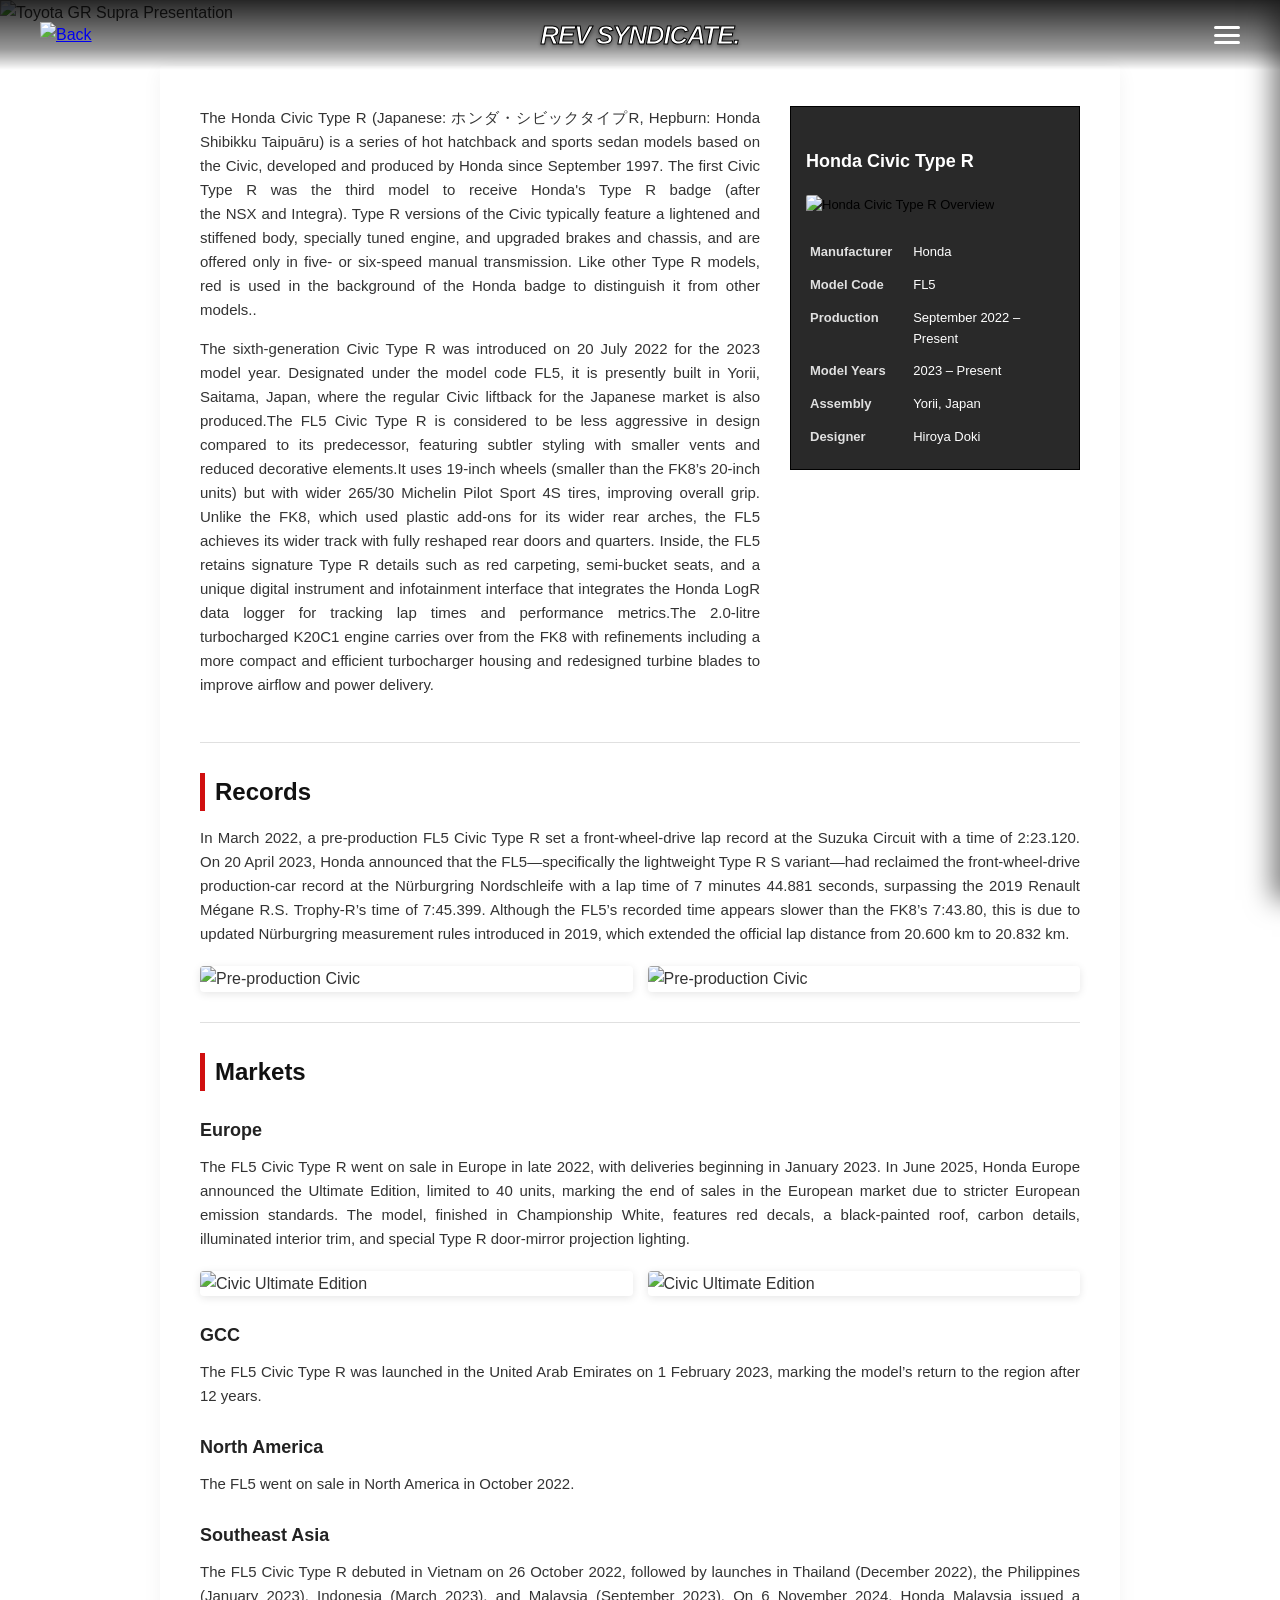
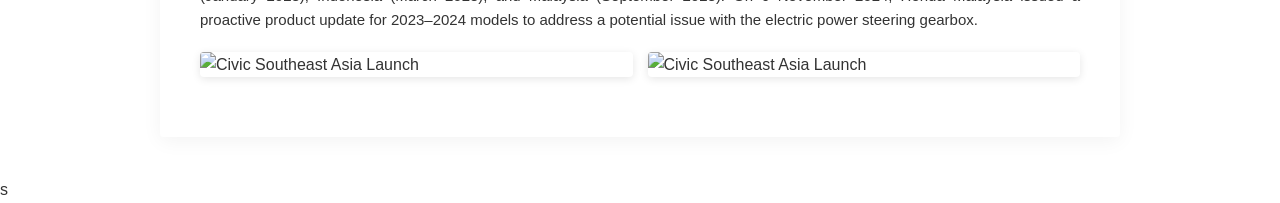
==== honda.html @ 060ba9a8 "Add files via upload" ====
<!DOCTYPE html>
<html lang="en">
<head>
    <meta charset="UTF-8">
    <meta name="viewport" content="width=device-width, initial-scale=1.0">
    <title>Honda Civic Type R (2023)</title>
    <link rel="stylesheet" href="css/style0.css">
</head>
<body style="background-image: url('img/topographic.png'); background-repeat: repeat; background-color: #ffffff; background-size: 400px; margin: 0;">

 <header class="main-header">
    <div class="header-nav">
        <a href="index.html" class="nav-back-link">
            <img src="img/left 1.png" alt="Back" class="nav-arrow">
        </a>
        
        <a href="index.html" class="nav-logo-text">Rev Syndicate.</a>
        
        <input type="checkbox" id="menu-toggle" class="menu-checkbox">
        <label for="menu-toggle" class="menu-button">
            <span class="hamburger-bar"></span>
            <span class="hamburger-bar"></span>
            <span class="hamburger-bar"></span>
        </label>
        
        <div class="dropdown-menu-panel">
            <div class="menu-header-logo">Rev Syndicate.</div>
            <nav class="menu-links-list">
                <a href="toyota.html" class="menu-item">
                    <img src="img/SoupraFront.png" alt=""> <span>Toyota GR Supra</span>
                </a>
                <a href="honda.html" class="menu-item">
                    <img src="img/SivicFront.png" alt=""> <span>Honda Civic Type R</span>
                </a>
                <a href="nissan.html" class="menu-item">
                    <img src="img/ZFront.png" alt=""> <span>Nissan Z</span>
                </a>
                <a href="mitsubishi.html" class="menu-item">
                    <img src="img/EvoerFront.png" alt=""> <span>Mitsubishi Lancer Evo X</span>
                </a>
                <a href="subaru.html" class="menu-item">
                    <img src="img/WRseXFront.png" alt=""> <span>Subaru WRX</span>
                </a>
                <a href="mazda.html" class="menu-item">
                    <img src="img/MazderFront.png" alt=""> <span>Mazda RX-7</span>
                </a>
                <a href="acura.html" class="menu-item">
                    <img src="img/NSeXFront.png" alt=""> <span>Acura NSX</span>
                </a>
                <a href="lexus.html" class="menu-item">
                    <img src="img/LexussyFront.png" alt=""> <span>Lexus LC500</span>
                </a>
            </nav>
        </div>
        
    </div> <img src="img/SivicBanner.png" alt="Toyota GR Supra Presentation" class="header-banner-img">
</header>

    <!-- Main Content Wrapper with Patterned Background -->
    <div class="content-wrapper">
        <div class="container">
            
            <!-- Intro Section with Sidebar Info Box -->
            <section class="intro-section clearfix">
                <!-- Info Box (Right Aligned) -->
                <aside class="info-box">
                    <h3>Honda Civic Type R</h3>
                    <img src="img/AnotherSivic.jpg" alt="Honda Civic Type R Overview" class="info-img">
                    <table>
                        <tr><th>Manufacturer</th><td>Honda</td></tr>
                        <tr><th>Model Code</th><td>FL5</td></tr>
                        <tr><th>Production</th><td>September 2022 – Present</td></tr>
                        <tr><th>Model Years</th><td>2023 – Present</td></tr>
                        <tr><th>Assembly</th><td>Yorii, Japan</td></tr>
                        <tr><th>Designer</th><td>Hiroya Doki</td></tr>
                    </table>
                </aside>

                <!-- Intro Text -->
                <div class="intro-text">
                    <p>The Honda Civic Type R (Japanese: ホンダ・シビックタイプR, Hepburn: Honda Shibikku Taipuāru) is a series of hot hatchback and sports sedan models based on the Civic, developed and produced by Honda since September 1997. The first Civic Type R was the third model to receive Honda's Type R badge (after the NSX and Integra). Type R versions of the Civic typically feature a lightened and stiffened body, specially tuned engine, and upgraded brakes and chassis, and are offered only in five- or six-speed manual transmission. Like other Type R models, red is used in the background of the Honda badge to distinguish it from other models..</p>
                    <p>The sixth-generation Civic Type R was introduced on 20 July 2022 for the 2023 model year. Designated under the model code FL5, it is presently built in Yorii, Saitama, Japan, where the regular Civic liftback for the Japanese market is also produced.The FL5 Civic Type R is considered to be less aggressive in design compared to its predecessor, featuring subtler styling with smaller vents and reduced decorative elements.It uses 19-inch wheels (smaller than the FK8’s 20-inch units) but with wider 265/30 Michelin Pilot Sport 4S tires, improving overall grip. Unlike the FK8, which used plastic add-ons for its wider rear arches, the FL5 achieves its wider track with fully reshaped rear doors and quarters. Inside, the FL5 retains signature Type R details such as red carpeting, semi-bucket seats, and a unique digital instrument and infotainment interface that integrates the Honda LogR data logger for tracking lap times and performance metrics.The 2.0-litre turbocharged K20C1 engine carries over from the FK8 with refinements including a more compact and efficient turbocharger housing and redesigned turbine blades to improve airflow and power delivery.</p>
                </div>
            </section>

            <hr class="section-divider">

            <!-- Development Section -->
            <section class="content-section">
                <h2>Records</h2>
                <p>In March 2022, a pre-production FL5 Civic Type R set a front-wheel-drive lap record at the Suzuka Circuit with a time of 2:23.120. On 20 April 2023, Honda announced that the FL5—specifically the lightweight Type R S variant—had reclaimed the front-wheel-drive production-car record at the Nürburgring Nordschleife with a lap time of 7 minutes 44.881 seconds, surpassing the 2019 Renault Mégane R.S. Trophy-R’s time of 7:45.399. Although the FL5’s recorded time appears slower than the FK8’s 7:43.80, this is due to updated Nürburgring measurement rules introduced in 2019, which extended the official lap distance from 20.600 km to 20.832 km. </p>
            </section>

            <div class="gallery grid-2">
                    <img src="img/SivicRecord1.jpg" alt="Pre-production Civic">
                    <img src="img/SivicRecord2.jpg" alt="Pre-production Civic">
                </div>

            <hr class="section-divider">

            <!-- Launch Section -->
            <section class="content-section">
                <h2>Markets</h2>
                <h3>Europe</h3>
                <p>The FL5 Civic Type R went on sale in Europe in late 2022, with deliveries beginning in January 2023. In June 2025, Honda Europe announced the Ultimate Edition, limited to 40 units, marking the end of sales in the European market due to stricter European emission standards. The model, finished in Championship White, features red decals, a black-painted roof, carbon details, illuminated interior trim, and special Type R door-mirror projection lighting.</p>

                <div class="gallery grid-2">
                    <img src="img/SivicEurope1.jpg" alt="Civic Ultimate Edition">
                    <img src="img/SivicEurope2.jpg" alt="Civic Ultimate Edition">
                </div>

                <h3>GCC</h3>
                <p>The FL5 Civic Type R was launched in the United Arab Emirates on 1 February 2023, marking the model’s return to the region after 12 years.</p>
                <h3>North America</h3>
                <p>The FL5 went on sale in North America in October 2022.</p>
                <h3>Southeast Asia</h3>
                <p>The FL5 Civic Type R debuted in Vietnam on 26 October 2022, followed by launches in Thailand (December 2022), the Philippines (January 2023), Indonesia (March 2023), and Malaysia (September 2023). On 6 November 2024, Honda Malaysia issued a proactive product update for 2023–2024 models to address a potential issue with the electric power steering gearbox.</p>

                <div class="gallery grid-2">
                    <img src="img/SivicSoutheastAsia1.jpg" alt="Civic Southeast Asia Launch">
                    <img src="img/SivicSoutheastAsia2.jpg" alt="Civic Southeast Asia Launch">
                </div>
            </section>

            
            </section>

        </div>
    </div>

</body>
</html>s
---- css/style0.css ----
/* --- Reset & Base Styles --- */
* {
    box-sizing: border-box;
    margin: 0;
    padding: 0;
}

body {
    font-family: -apple-system, BlinkMacSystemFont, "Segoe UI", Roboto, Helvetica, Arial, sans-serif;
    color: #333333;
    line-height: 1.6;
    background-color: #ffffff;
}

/* --- Navigation Core Bar Structure --- */
.header-nav {
    position: fixed; 
    top: 0;
    left: 0;
    width: 100%;
    height: 70px; 
    background: linear-gradient(to bottom, rgba(0, 0, 0, 0.85) 0%, rgba(0, 0, 0, 0.4) 70%, rgba(0, 0, 0, 0) 100%);
    display: flex;
    align-items: center;
    padding: 0 40px;
    box-sizing: border-box;
    z-index: 99999; /* Base navigation layer track */
}

/* --- Centered Text Logo Style --- */
.nav-logo-text {
    position: absolute;
    left: 50%;
    transform: translateX(-50%); /* Shifts baseline back left by exactly half its width to perfectly center it */
    
    color: #ffffff;
    font-size: 1.6rem;
    font-weight: 900;
    text-transform: uppercase;
    font-style: italic;
    letter-spacing: -1px;
    text-decoration: none; /* Removes default link underline */
    
    /* Crisp styling matching your main page header aesthetic */
    -webkit-text-stroke: 1px #000000;
    text-shadow: 0px 2px 4px rgba(0, 0, 0, 0.5);
    
    /* MANDATORY CHANGED: Enables click interaction and standard cursor fingers */
    pointer-events: auto; 
    transition: opacity 0.2s ease, transform 0.2s ease;
}

/* Subtle visual feedback when hovering over the centered logo link */
.nav-logo-text:hover {
    opacity: 0.85;
    transform: translateX(-50%) scale(1.02); /* Keeps it mathematically centered while magnifying slightly */
}


.nav-back-link:hover {
    opacity: 0.8;
}

/* Directory for the back arrow icon */
.nav-arrow {
    width: 24px;
    height: 24px;
    margin-right: 15px;
}

.nav-back-link:hover {
    transform: scale(1.1); /* Subtle response when interactive */
}

.nav-back-link img {
    height: 28px; /* Keeps your arrow icon proportioned perfectly */
    width: auto;
}

/* --- Menu Functional Core --- */
.menu-checkbox {
    display: none; 
}

/* Three-bar Hamburger Trigger Button */
.menu-button {
    position: absolute;
    right: 40px; 
    display: flex;
    flex-direction: column;
    justify-content: space-between;
    width: 26px;
    height: 18px;
    cursor: pointer;
    z-index: 100001;
}

.hamburger-bar {
    width: 100%;
    height: 3px;
    background-color: #ffffff;
    border-radius: 2px;
    transition: all 0.3s ease;
}

/* --- Dark Topographic Menu Panel Fix --- */
.dropdown-menu-panel {
    position: fixed;
    top: 0; /* Changed to 0 so it aligns cleanly from the absolute top of the screen */
    right: -340px; 
    width: 340px;
    height: 100vh; /* Takes full window height */
    padding: 90px 24px 30px 24px; /* Generous top padding so content starts below the navigation elements */
    box-sizing: border-box;
    overflow-y: auto;
    transition: right 0.3s cubic-bezier(0.25, 1, 0.5, 1);
    z-index: 100000;
    
    /* Dark translucent styling overlaying the topographic asset */
    background-image: linear-gradient(rgba(20, 20, 20, 0.85), rgba(20, 20, 20, 0.85)), url('../img/topographic.png');
    background-repeat: repeat;
    background-size: 300px;
    backdrop-filter: blur(10px); /* Premium blur effect against background content */
    -webkit-backdrop-filter: blur(10px);
    box-shadow: -8px 0 25px rgba(0, 0, 0, 0.5);
}

/* Action Trigger */
.menu-checkbox:checked ~ .dropdown-menu-panel {
    right: 0;
}

/* Close Button Transformation */
.menu-checkbox:checked ~ .menu-button .hamburger-bar:nth-child(1) {
    transform: translateY(7.5px) rotate(45deg);
}
.menu-checkbox:checked ~ .menu-button .hamburger-bar:nth-child(2) {
    opacity: 0;
}
.menu-checkbox:checked ~ .menu-button .hamburger-bar:nth-child(3) {
    transform: translateY(-7.5px) rotate(-45deg);
}

/* --- Dark Mode Menu Typography & Item Lines --- */
.menu-header-logo {
    font-size: 1.8rem;
    font-weight: 900;
    font-style: italic;
    text-transform: uppercase;
    text-align: center;
    color: #ffffff; /* Crisp white logo text */
    margin-bottom: 25px;
    border-bottom: 2px solid rgba(255, 255, 255, 0.2); /* Muted border track */
    padding-bottom: 15px;
    letter-spacing: -1px;
}

.menu-links-list {
    display: flex;
    flex-direction: column;
}

.menu-item {
    display: flex;
    align-items: center;
    text-decoration: none;
    padding: 14px 8px;
    border-bottom: 1px solid rgba(255, 255, 255, 0.1); /* Semi-transparent separation lines */
    transition: background-color 0.2s ease, padding-left 0.2s ease;
}

.menu-item:hover {
    background-color: rgba(255, 255, 255, 0.08);
    padding-left: 12px; /* Smooth interactive nudge animation */
}

.menu-item img {
    width: 80px; 
    height: auto;
    margin-right: 18px;
    object-fit: contain;
    filter: drop-shadow(0px 4px 8px rgba(0,0,0,0.3)); /* Helps transparent car cutouts pop */
}

.menu-item span {
    color: #ffffff; /* Bright legible link items */
    font-size: 1.1rem;
    font-weight: 600;
}

.header-banner-img {
    width: 100%;
    height: auto;       /* Allows the height to scale perfectly with your screen width */
    display: block;     /* Removes extra whitespace underneath the image */
    object-fit: normal; /* Disables the zoom/cropping effect */
}




/* --- Content Wrapper & Background Pattern --- */
.content-wrapper {
    width: 100%;
    padding: 40px 0;
    /* Directory placeholder for the wavy background pattern */
    background: url('images/bg-pattern.png') repeat;
}

.container {
    max-width: 960px;
    margin: 0 auto;
    background-color: rgba(255, 255, 255, 0.95); /* Semi-transparent to read text easily over pattern */
    padding: 40px;
    box-shadow: 0 4px 20px rgba(0, 0, 0, 0.05);
    border-radius: 4px;
}

/* --- Typography & Elements --- */
h2 {
    font-size: 24px;
    font-weight: 700;
    margin-bottom: 15px;
    color: #111111;
    border-left: 5px solid #d00f0f; /* Sporty red accent line */
    padding-left: 10px;
}

h3 {
    font-size: 18px;
    font-weight: 600;
    margin: 25px 0 10px;
    color: #222222;
}

p {
    margin-bottom: 15px;
    text-align: justify;
    font-size: 15px;
}

.section-divider {
    border: 0;
    height: 1px;
    background: #e0e0e0;
    margin: 30px 0;
}

/* --- Layout Sections --- */
.intro-section {
    width: 100%;
}

.intro-text {
    margin-right: 320px; /* Leave space for the floating sidebar */
}

/* Clearfix for floating layouts */
.clearfix::after {
    content: "";
    clear: both;
    display: table;
}

/* --- Sidebar Infobox Styling --- */
.info-box {
    float: right;
    width: 290px;
    background-color: #292929;
    color: #000000;
    border: 1px solid #000000;
    padding: 15px;
    margin-left: 20px;
    margin-bottom: 20px;
    font-size: 13px;
}

/* Forces the main heading inside the box to be bright white */
.info-box h3 {
    color: #ffffff !important;
}

/* Forces the labels (left side) to be a clean light gray */
.info-box th {
    color: #e0e0e0 !important;
    font-weight: 600;
}

/* Forces the specifications (right side) to be bright white */
.info-box td {
    color: #ffffff !important;
}

.info-img {
    width: 100%;
    height: auto;
    margin: 10px 0;
    border-radius: 2px;
}

.info-box table {
    width: 100%;
    border-collapse: collapse;
    margin-top: 10px;
}

.info-box th, .info-box td {
    padding: 6px 4px;
    text-align: left;
    vertical-align: top;
}

.info-box th {
    font-weight: 600;
    color: #aaaaaa;
    width: 40%;
}

/* --- Gallery Grids --- */
.gallery {
    display: grid;
    gap: 15px;
    margin: 20px 0;
}

.gallery img {
    width: 100%;
    height: auto;
    object-fit: cover;
    border-radius: 4px;
    box-shadow: 0 2px 8px rgba(0,0,0,0.1);
}

.grid-2 {
    grid-template-columns: repeat(2, 1fr);
}

.grid-3 {
    grid-template-columns: repeat(3, 1fr);
}

/* --- Responsive adjustments --- */
@media (max-width: 768px) {
    .intro-text {
        margin-right: 0;
    }
    .info-box {
        float: none;
        width: 100%;
        margin-left: 0;
    }
    .grid-3, .grid-2 {
        grid-template-columns: 1fr;
    }
    .container {
        padding: 20px;
    }
}
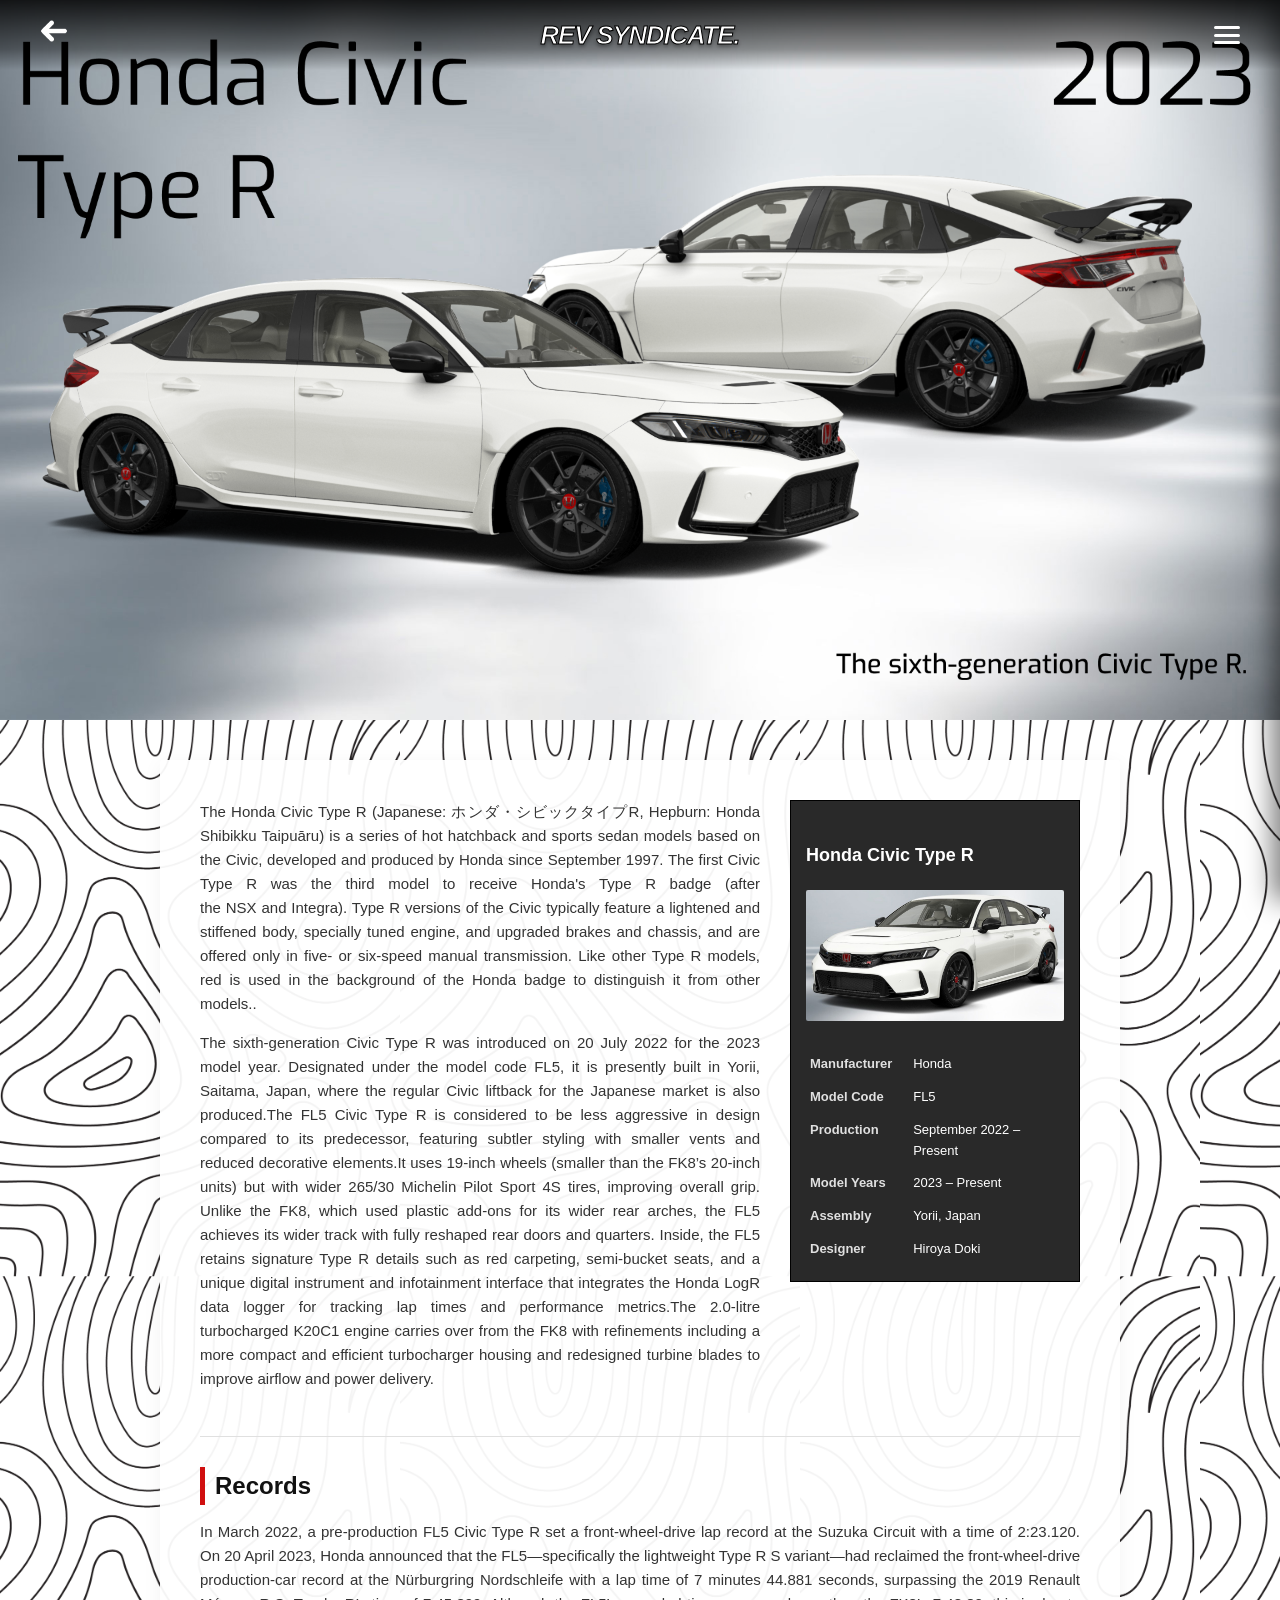
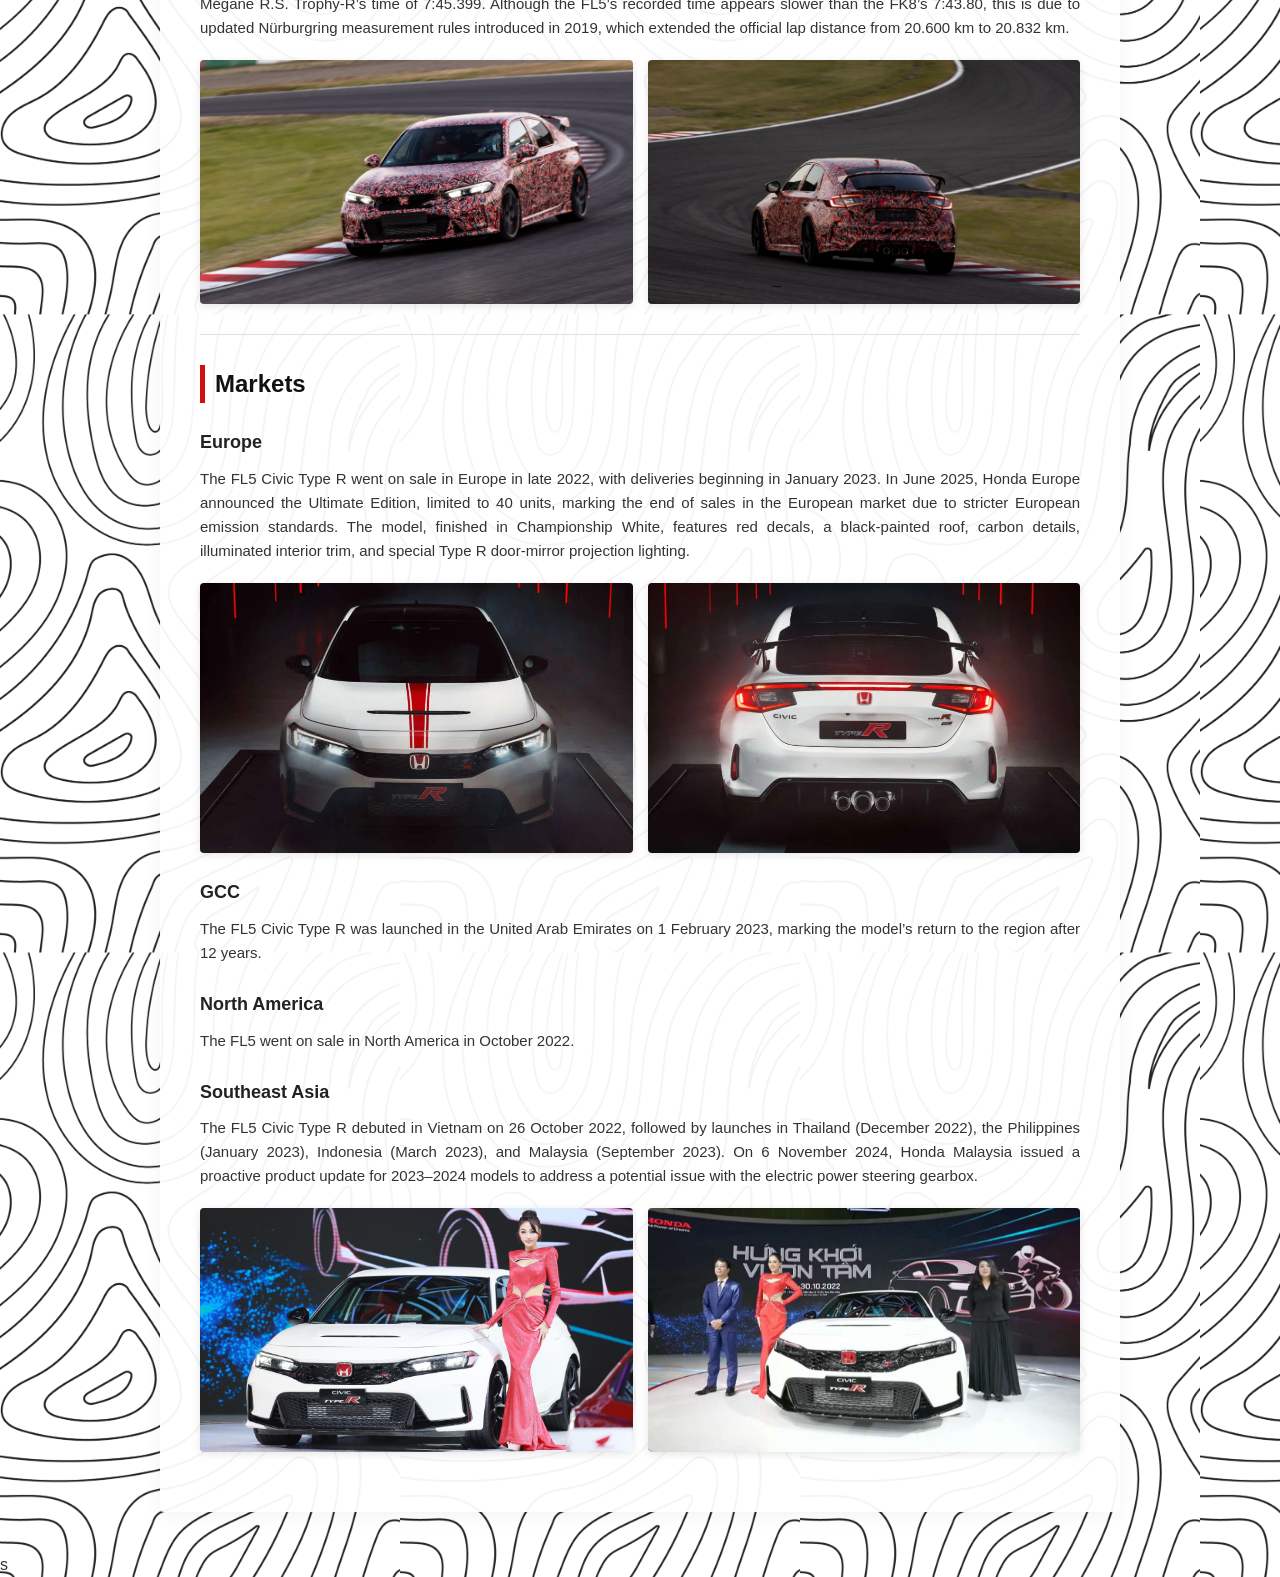
==== commit 5a0ce9ff: "Add files via upload" ====
--- a/honda.html
+++ b/honda.html
@@ -33,13 +33,13 @@
                     <img src="img/SivicFront.png" alt=""> <span>Honda Civic Type R</span>
                 </a>
                 <a href="nissan.html" class="menu-item">
-                    <img src="img/ZFront.png" alt=""> <span>Nissan Z</span>
+                    <img src="img1/ZFront.png" alt=""> <span>Nissan Z</span>
                 </a>
                 <a href="mitsubishi.html" class="menu-item">
                     <img src="img/EvoerFront.png" alt=""> <span>Mitsubishi Lancer Evo X</span>
                 </a>
                 <a href="subaru.html" class="menu-item">
-                    <img src="img/WRseXFront.png" alt=""> <span>Subaru WRX</span>
+                    <img src="img1/WRseXFront.png" alt=""> <span>Subaru WRX</span>
                 </a>
                 <a href="mazda.html" class="menu-item">
                     <img src="img/MazderFront.png" alt=""> <span>Mazda RX-7</span>
